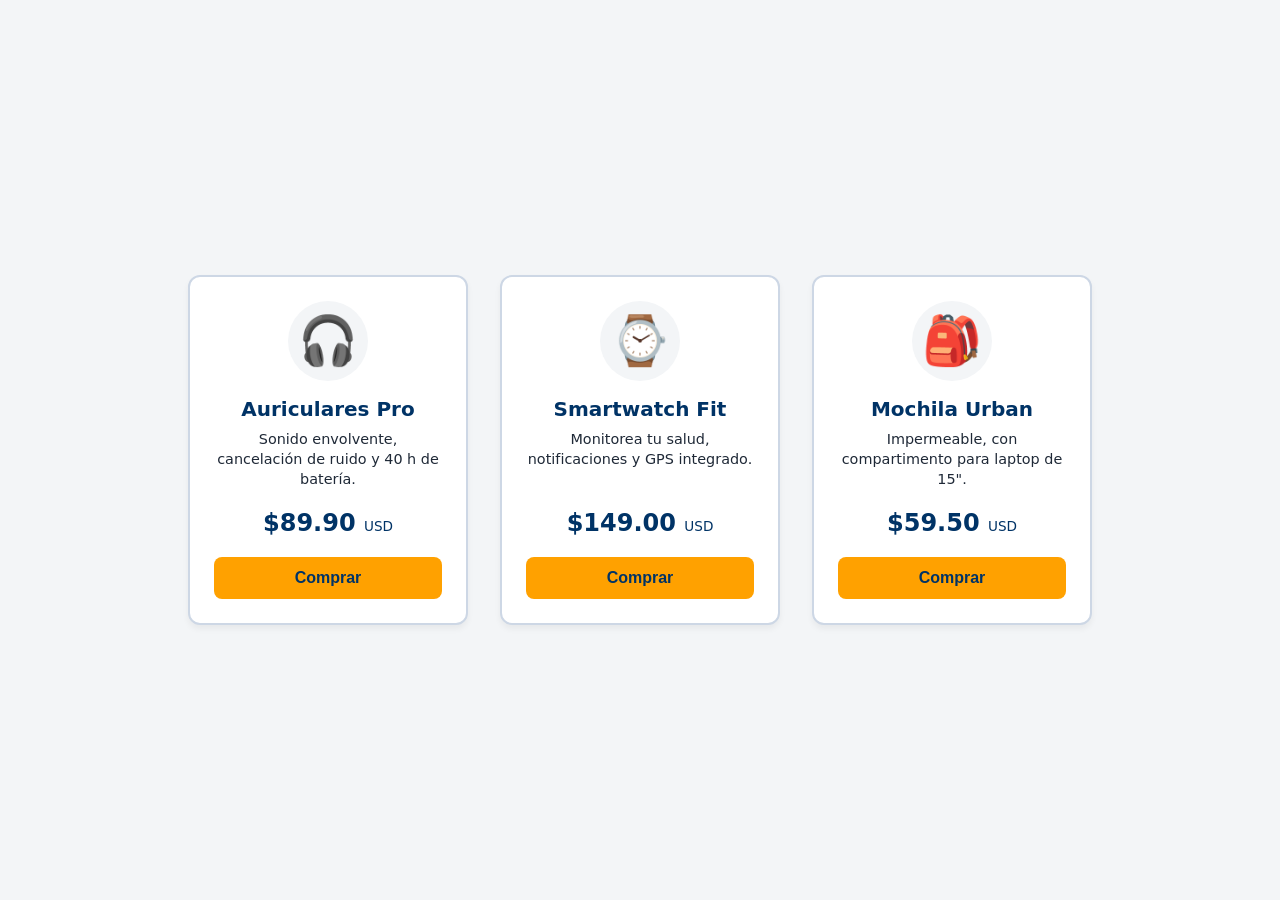
==== Class-4/index.html @ 51670fe9 "Commit clase 4" ====
<!DOCTYPE html>
<html lang="es">
<head>
    <meta charset="UTF-8" />
    <meta name="viewport" content="width=device-width, initial-scale=1.0" />
    <link rel="stylesheet" href="style.css">
    <title>Tarjetas de Producto</title>
    <style>
        
    </style>
</head>

<body>

    <div class="cards-container">

        <!-- ==========================================
        TARJETA 1 – Auriculares Inalámbricos
        ========================================== -->
        <div class="product-card highlight">
            <div class="card-image">🎧</div>
            <h2 class="product-name">Auriculares Pro</h2>
            <p class="product-desc">
                Sonido envolvente, cancelación de ruido y 40 h de batería.
            </p>
            <div class="product-price">
                $89.90 <small>USD</small>
            </div>
            <button class="btn-comprar">Comprar</button>
        </div>

        <!-- ==========================================
        TARJETA 2 – Reloj Inteligente
        ========================================== -->
        <div class="product-card highlight">
            <div class="card-image">⌚</div>
            <h2 class="product-name">Smartwatch Fit</h2>
            <p class="product-desc">
                Monitorea tu salud, notificaciones y GPS integrado.
            </p>
            <div class="product-price">
                $149.00 <small>USD</small>
            </div>
            <button class="btn-comprar">Comprar</button>
        </div>

        <!-- ==========================================
        TARJETA 3 – Mochila Urbana
        ========================================== -->
        <div class="product-card highlight">
            <div class="card-image">🎒</div>
            <h2 class="product-name">Mochila Urban</h2>
            <p class="product-desc">
                Impermeable, con compartimento para laptop de 15&quot;.
            </p>
            <div class="product-price">
                $59.50 <small>USD</small>
            </div>
            <button class="btn-comprar">Comprar</button>
        </div>

    </div>

</body>
</html>
---- Class-4/style.css ----
/* ==========================================
   REQUERIMIENTO 1: Paleta en :root con HSL
   ========================================== */
:root {
    --color-primario: hsl(210, 100%, 20%); /* Azul oscuro corporativo */
    --color-acento: hsl(38, 100%, 50%);    /* Amarillo / Naranja de acento */
    --color-texto: hsl(215, 28%, 17%);     /* Texto oscuro legible */
    --color-fondo: hsl(210, 20%, 96%);     /* Fondo claro de la página */

    /* Colores auxiliares */
    --color-tarjeta: hsl(0, 0%, 100%);     /* Blanco para fondo de tarjeta */
    --color-borde: hsl(214, 32%, 85%);      /* Color de borde */
}

/* ==========================================
   REQUERIMIENTO 2: box-sizing: border-box global
   ========================================== */
*,
*::before,
*::after {
    box-sizing: border-box;
    margin: 0;
    padding: 0;
}

/* ==========================================
   ESTILOS BASE DEL DOCUMENTO
   ========================================== */
body {
    font-family: system-ui, -apple-system, sans-serif;
    background-color: var(--color-fondo);
    color: var(--color-texto);
    min-height: 100vh;
    display: flex;
    justify-content: center;
    align-items: center;
    padding: 2rem 1rem;
}

.cards-container {
    display: flex;
    flex-wrap: wrap;
    justify-content: center;
    max-width: 1100px;
    width: 100%;
}

/* ==========================================
   REQUERIMIENTOS 3 y 4: 
   - border, border-radius y padding a cada tarjeta
   - Separar las tarjetas con margin
   ========================================== */
.product-card {
    background-color: var(--color-tarjeta);
    
    /* Req 3: border, border-radius y padding */
    border: 2px solid var(--color-borde);
    border-radius: 12px;
    padding: 1.5rem;
    
    /* Req 4: Separar las tarjetas con margin */
    margin: 1rem;
    
    width: 280px;
    display: flex;
    flex-direction: column;
    align-items: center;
    text-align: center;
    box-shadow: 0 4px 6px rgba(0, 0, 0, 0.05);
    transition: transform 0.2s ease, border-color 0.2s ease;
}

.product-card:hover {
    transform: translateY(-4px);
    border-color: var(--color-primario);
}

/* Elementos internos de la tarjeta */
.card-image {
    font-size: 3rem;
    margin-bottom: 1rem;
    background-color: var(--color-fondo);
    width: 80px;
    height: 80px;
    border-radius: 50%;
    display: flex;
    align-items: center;
    justify-content: center;
}

.product-name {
    font-size: 1.25rem;
    color: var(--color-primario);
    margin-bottom: 0.5rem;
}

.product-desc {
    font-size: 0.9rem;
    color: var(--color-texto);
    margin-bottom: 1.25rem;
    line-height: 1.4;
    flex-grow: 1;
}

.product-price {
    font-size: 1.5rem;
    font-weight: bold;
    color: var(--color-primario);
    margin-bottom: 1.25rem;
}

.product-price small {
    font-size: 0.85rem;
    font-weight: normal;
}

/* ==========================================
   REQUERIMIENTO 5: Botón "Comprar" con --color-acento
   ========================================== */
.btn-comprar {
    background-color: var(--color-acento); /* Uso directo de la variable */
    color: var(--color-primario);
    border: none;
    border-radius: 8px;
    padding: 0.75rem 1.5rem;
    font-size: 1rem;
    font-weight: bold;
    cursor: pointer;
    width: 100%;
    transition: opacity 0.2s ease;
}

.btn-comprar:hover {
    opacity: 0.9;
}
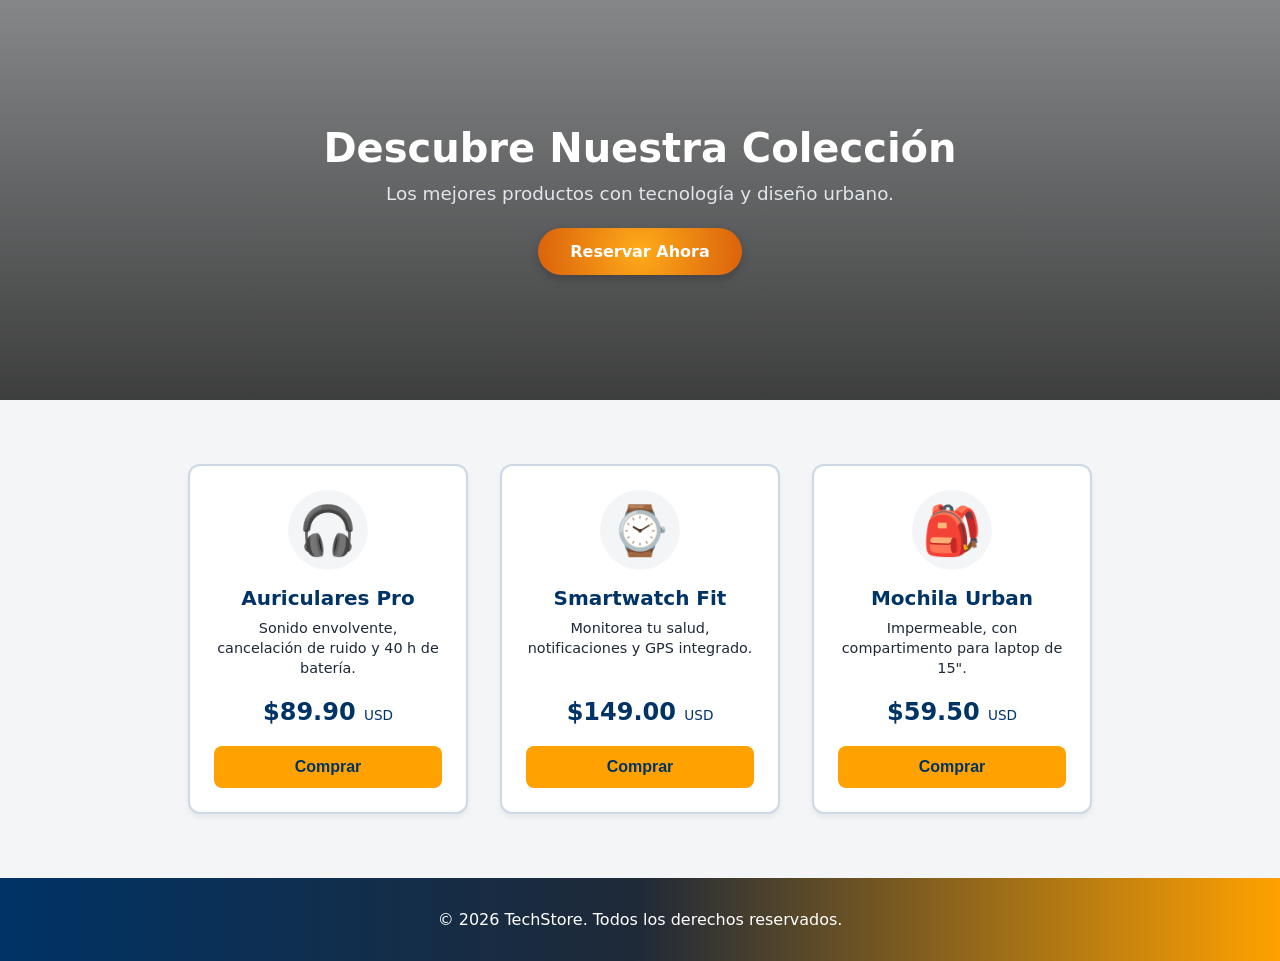
==== commit 15ecdbcb: "Nuevos cambios de la clase 5" ====
--- a/Class-4/index.html
+++ b/Class-4/index.html
@@ -4,19 +4,24 @@
     <meta charset="UTF-8" />
     <meta name="viewport" content="width=device-width, initial-scale=1.0" />
     <link rel="stylesheet" href="style.css">
-    <title>Tarjetas de Producto</title>
-    <style>
-        
-    </style>
+    <title>Tarjetas de Producto & Gradientes</title>
 </head>
-
 <body>
 
-    <div class="cards-container">
+    <!-- 1. Hero encima de las tarjetas -->
+    <section class="hero">
+        <div class="hero-content">
+            <h1>Descubre Nuestra Colección</h1>
+            <p>Los mejores productos con tecnología y diseño urbano.</p>
+            <!-- 2. Botón principal con radial-gradient -->
+            <a href="#" class="btn-reservar">Reservar Ahora</a>
+        </div>
+    </section>
 
-        <!-- ==========================================
-        TARJETA 1 – Auriculares Inalámbricos
-        ========================================== -->
+    <!-- Tarjetas del ejercicio de Clase 4 -->
+    <main class="cards-container">
+
+        <!-- TARJETA 1 -->
         <div class="product-card highlight">
             <div class="card-image">🎧</div>
             <h2 class="product-name">Auriculares Pro</h2>
@@ -29,9 +34,7 @@
             <button class="btn-comprar">Comprar</button>
         </div>
 
-        <!-- ==========================================
-        TARJETA 2 – Reloj Inteligente
-        ========================================== -->
+        <!-- TARJETA 2 -->
         <div class="product-card highlight">
             <div class="card-image">⌚</div>
             <h2 class="product-name">Smartwatch Fit</h2>
@@ -44,14 +47,12 @@
             <button class="btn-comprar">Comprar</button>
         </div>
 
-        <!-- ==========================================
-        TARJETA 3 – Mochila Urbana
-        ========================================== -->
+        <!-- TARJETA 3 -->
         <div class="product-card highlight">
             <div class="card-image">🎒</div>
             <h2 class="product-name">Mochila Urban</h2>
             <p class="product-desc">
-                Impermeable, con compartimento para laptop de 15&quot;.
+                Impermeable, con compartimento para laptop de 15".
             </p>
             <div class="product-price">
                 $59.50 <small>USD</small>
@@ -59,7 +60,12 @@
             <button class="btn-comprar">Comprar</button>
         </div>
 
-    </div>
+    </main>
+
+    <!-- 3. Pie de página con linear-gradient de 3 colores -->
+    <footer class="footer">
+        <p>&copy; 2026 TechStore. Todos los derechos reservados.</p>
+    </footer>
 
 </body>
 </html>
--- a/Class-4/style.css
+++ b/Class-4/style.css
@@ -32,35 +32,85 @@
     color: var(--color-texto);
     min-height: 100vh;
     display: flex;
+    flex-direction: column;
+}
+
+/* ==========================================
+   1. HERO (Imagen de fondo + linear-gradient)
+   ========================================== */
+.hero {
+    background-image: 
+        linear-gradient(
+            to bottom, 
+            rgba(0, 0, 0, 0.45), 
+            rgba(0, 0, 0, 0.75)
+        ), 
+        url("assets/Cafe.jpg");
+    background-size: cover;
+    background-position: center;
+    min-height: 400px;
+    width: 100%;
+    color: #ffffff;
+    display: flex;
+    align-items: center;
     justify-content: center;
-    align-items: center;
+    text-align: center;
     padding: 2rem 1rem;
 }
 
+.hero-content h1 {
+    font-size: 2.5rem;
+    margin-bottom: 0.75rem;
+    color: #ffffff;
+}
+
+.hero-content p {
+    font-size: 1.15rem;
+    margin-bottom: 1.5rem;
+    color: hsl(210, 20%, 90%);
+}
+
+/* ==========================================
+   2. BOTÓN PRINCIPAL (radial-gradient)
+   ========================================== */
+.btn-reservar {
+    display: inline-block;
+    background: radial-gradient(circle, hsl(38, 100%, 55%), hsl(25, 90%, 45%));
+    color: #ffffff;
+    text-decoration: none;
+    padding: 0.85rem 2rem;
+    font-size: 1rem;
+    font-weight: bold;
+    border-radius: 25px;
+    box-shadow: 0 4px 10px rgba(0, 0, 0, 0.2);
+    transition: transform 0.2s ease, filter 0.2s ease;
+}
+
+.btn-reservar:hover {
+    transform: translateY(-2px);
+    filter: brightness(1.1);
+}
+
+/* ==========================================
+   TARJETAS DE PRODUCTO (Clase 4)
+   ========================================== */
 .cards-container {
     display: flex;
     flex-wrap: wrap;
     justify-content: center;
     max-width: 1100px;
     width: 100%;
+    margin: 3rem auto;
+    padding: 0 1rem;
+    flex-grow: 1;
 }
 
-/* ==========================================
-   REQUERIMIENTOS 3 y 4: 
-   - border, border-radius y padding a cada tarjeta
-   - Separar las tarjetas con margin
-   ========================================== */
 .product-card {
     background-color: var(--color-tarjeta);
-    
-    /* Req 3: border, border-radius y padding */
     border: 2px solid var(--color-borde);
     border-radius: 12px;
     padding: 1.5rem;
-    
-    /* Req 4: Separar las tarjetas con margin */
     margin: 1rem;
-    
     width: 280px;
     display: flex;
     flex-direction: column;
@@ -75,7 +125,6 @@
     border-color: var(--color-primario);
 }
 
-/* Elementos internos de la tarjeta */
 .card-image {
     font-size: 3rem;
     margin-bottom: 1rem;
@@ -114,11 +163,8 @@
     font-weight: normal;
 }
 
-/* ==========================================
-   REQUERIMIENTO 5: Botón "Comprar" con --color-acento
-   ========================================== */
 .btn-comprar {
-    background-color: var(--color-acento); /* Uso directo de la variable */
+    background-color: var(--color-acento);
     color: var(--color-primario);
     border: none;
     border-radius: 8px;
@@ -132,4 +178,20 @@
 
 .btn-comprar:hover {
     opacity: 0.9;
+}
+
+/* ==========================================
+   3. PIE DE PÁGINA (linear-gradient de 3 colores)
+   ========================================== */
+.footer {
+    background: linear-gradient(
+        to right, 
+        hsl(210, 100%, 20%), 
+        hsl(215, 28%, 17%), 
+        hsl(38, 100%, 50%)
+    );
+    color: #ffffff;
+    text-align: center;
+    padding: 2rem 1rem;
+    margin-top: auto;
 }
